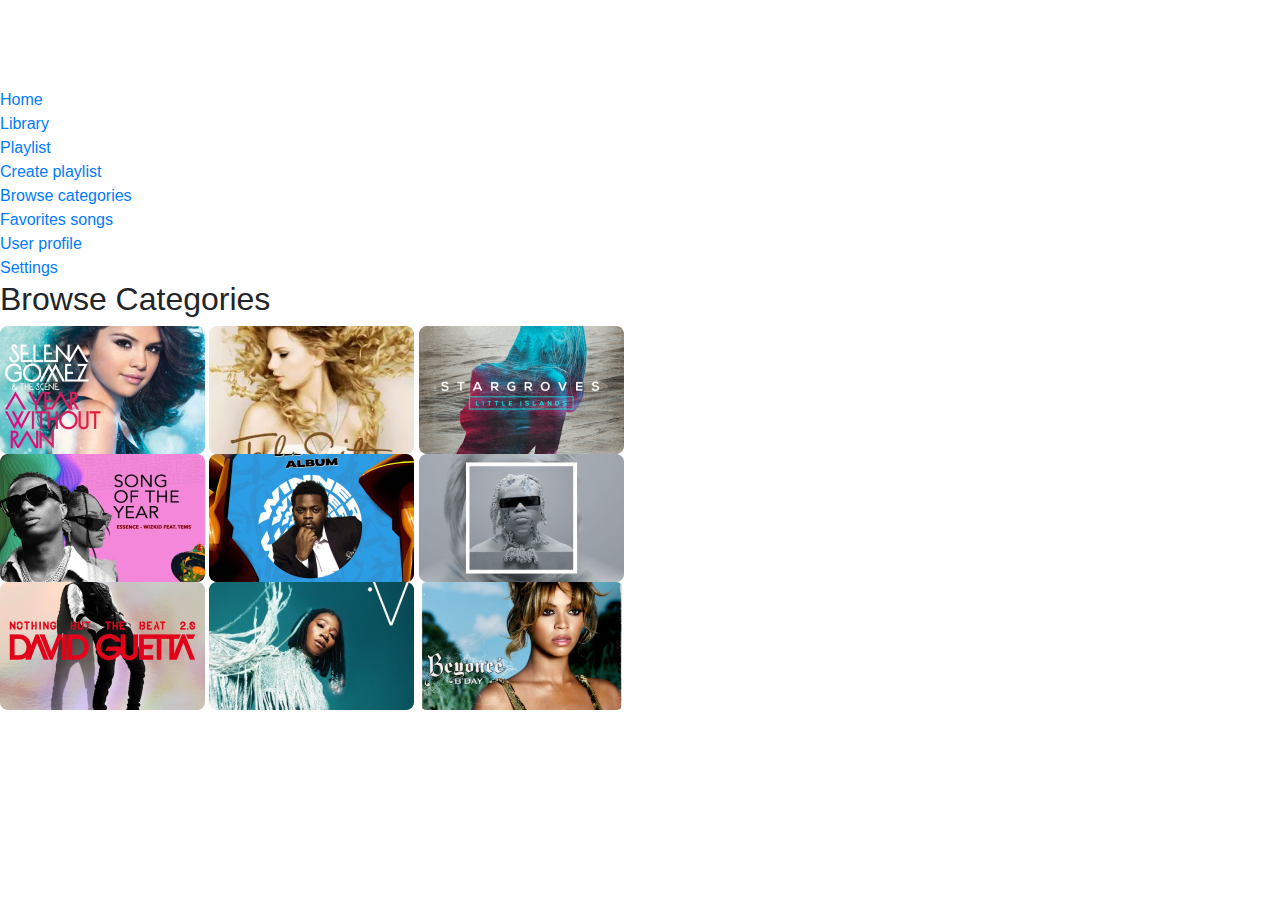
==== Album.html @ 468261c6 "first commit" ====
<!DOCTYPE html>
<html lang="en">
<head>
    <meta charset="UTF-8">
    <meta name="viewport" content="width=device-width, initial-scale=1.0">
    <link rel="icon" href="logo1.png">
    <title>Muzira</title>
    <link href="https://stackpath.bootstrapcdn.com/bootstrap/4.5.2/css/bootstrap.min.css" rel="stylesheet">
    <link href="https://fonts.googleapis.com/css2?family=Rubik+Mono+One&family=Rubik:ital,wght@0,300..900;1,300..900&display=swap" rel="stylesheet">
    <link rel="stylesheet" href="Style.css">
    <link rel="stylesheet" type="text/css" href="https://cdnjs.cloudflare.com/ajax/libs/font-awesome/6.6.0/css/all.min.css">
</head>
<body>
    <main class="sidebar">
        <header class="udy2">
            <img src="img/i (1) 2.png" class="hello">
            <li><a href="#">Home</a></li>
            <li><a href="#">Library</a></li>
            <li><a href="#">Playlist</a></li>
            <li><a href="#">Create playlist</a></li>
            <li><a href="#">Browse categories</a></li>
            <li><a href="#">Favorites songs</a></li>
            <li><a href="#">User profile</a></li>
            <li><a href="#">Settings</a></li>
        </header>
    </main>
    
    <main class="music-container">
        <section id="Browse Categories">
            <h2>Browse Categories</h2>
            <div class="music-container">
                <img src="img/image 5.png" class="ri1">
                <img src="img/image 6.png" class="ri2">
                <img src="img/image 9.png" class="rig3">
                <!-- Top picks music items will be inserted here -->
            </div>
        </section>

        <section>
            <div class="music-container">
                <img src="img/image 7.png" class="ri-1">
                <img src="img/image 8.png" class="rig-2">
                <img src="img/Rectangle 158.png" class="rig-3">
                <!-- Recently played music items will be inserted here -->
            </div>
        </section>

        <section>
            <div class="music-container">
                <img src="img/Rectangle 158-1.png" class="ri_1">
                <img src="img/Rectangle 158-2.png" class="ri_2">
                <img src="img/Rectangle 158-3.png" class="ri_3">
                <!-- New releases music items will be inserted here -->
                <section>
            </div>
        </section>
    </main>

    <script src="script.js"></script>
</body>
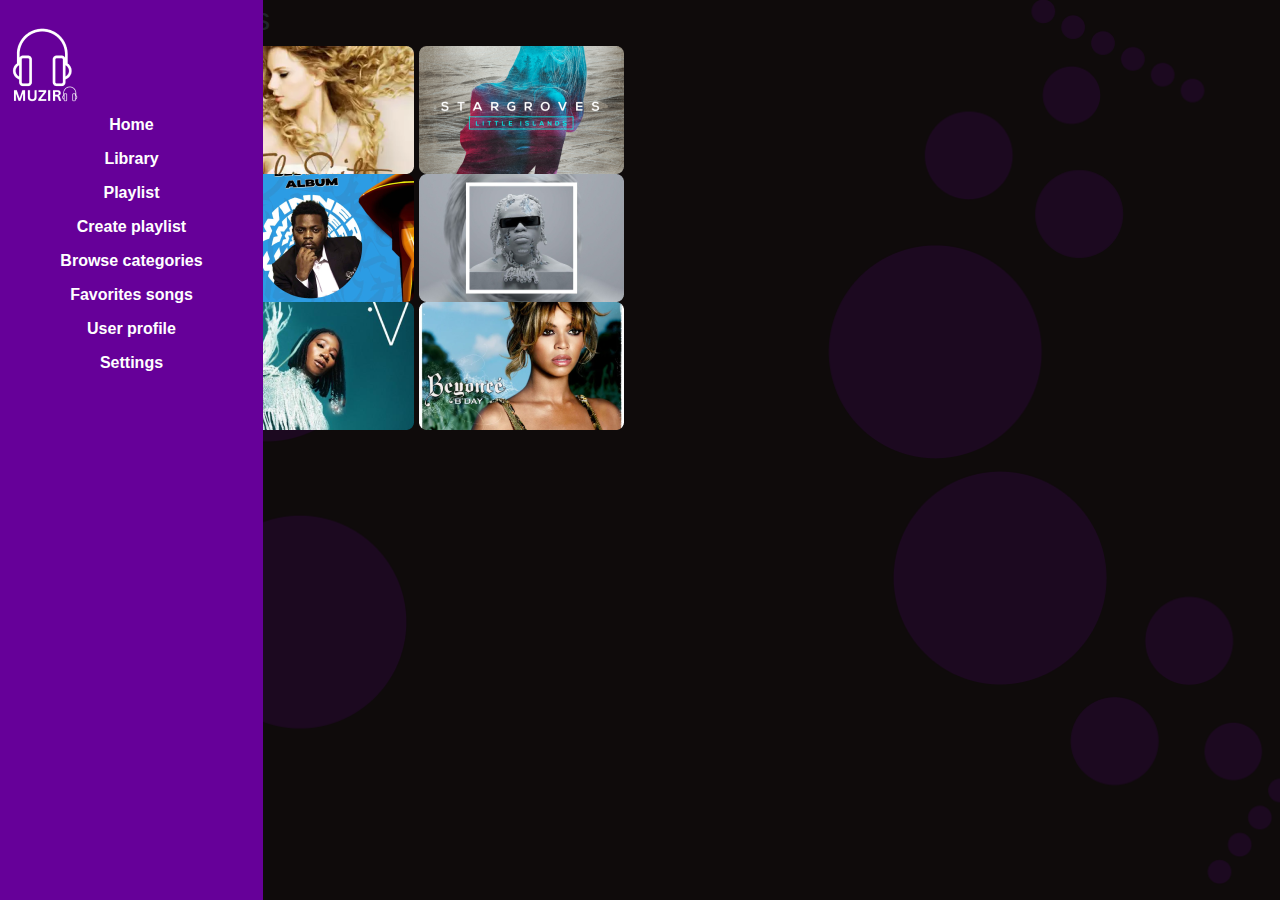
==== commit b5722c64: "Update Album.html" ====
--- a/Album.html
+++ b/Album.html
@@ -7,7 +7,7 @@
     <title>Muzira</title>
     <link href="https://stackpath.bootstrapcdn.com/bootstrap/4.5.2/css/bootstrap.min.css" rel="stylesheet">
     <link href="https://fonts.googleapis.com/css2?family=Rubik+Mono+One&family=Rubik:ital,wght@0,300..900;1,300..900&display=swap" rel="stylesheet">
-    <link rel="stylesheet" href="Style.css">
+    <link rel="stylesheet" href="style.css">
     <link rel="stylesheet" type="text/css" href="https://cdnjs.cloudflare.com/ajax/libs/font-awesome/6.6.0/css/all.min.css">
 </head>
 <body>
@@ -57,4 +57,4 @@
     </main>
 
     <script src="script.js"></script>
-</body>+</body>
--- a/style.css
+++ b/style.css
@@ -0,0 +1,223 @@
+*{
+    margin: 0;
+    padding: 0;
+    font-family: "rubik" sans-serif;
+}
+
+body{
+    background-image: url(img/background.png);
+    background-repeat: no-repeat;
+    background-position: center;
+    background-attachment: fixed;
+    background-size: cover;
+}
+
+.logo1{
+    size: 10px;
+}
+
+.main{
+    position: relative;
+    width: 100%;
+    height: 100vh;
+}
+
+nav{
+    display: flex;
+    width: 84%;
+    margin: auto;
+    padding: 20px 0;
+    align-items: center;
+    justify-content: space-between;
+}
+
+nav ul li{
+    display: inline-block;
+    list-style: none;
+    margin: 10px 20px;
+}
+
+nav ul li a{
+    text-decoration: none;
+    color: #fff;
+    font-weight: bold;
+}
+
+nav ul li a:hover{
+    color: #660099;
+}
+
+.Home{
+    margin-left: 8%;
+    margin-top: 5%;
+}
+
+.Home h1{
+    font-size: 65px;
+    color: #fff;
+    margin-bottom: 20px;
+}
+
+.Home p{
+    color: #fff;
+    line-height: 30px;
+}
+
+.Home a{
+    background: #660099;
+    padding: 24px, 48px, 24px, 48px;
+    text-decoration: none;
+    font-weight: bold;
+    color: #fff;
+    display: inline-block;
+    margin: 30px 0;
+    border-radius: 5px;
+}
+.hero-image{
+    width: 25%;
+    height: 70%;
+    position: absolute;
+    bottom: 0;
+    right: 100px;
+    margin-top: 20%;
+}
+
+.hero-image img{
+    height: 30%;
+    width: 50%;
+    position: relative;
+    left: 50%;
+    bottom: 0;
+    transform: translate(-100%);
+    transition: bottom 1s, left 1s, right 1s;
+}
+
+ .udy{
+    display: flex;
+    justify-content: center;
+    align-items: center;
+    width: 100%;
+    height: 100%;
+    flex-direction: column;
+    margin-top: 150px;
+    margin-bottom: 1 0px;
+  }
+
+  .udy1{
+    display: flex;
+    justify-content: center;
+    align-items: center;
+    width: 100%;
+    height: 100%;
+    flex-direction: column;
+    margin-top: 150px;
+    margin-bottom: 1 0px;
+  }
+  
+  .form-container {
+    background-color: white;
+    padding: 20px;
+    border-radius: 10px;
+    box-shadow: 0 0 10px rgba(0, 0, 0, 0.1);
+    max-width: 500px;
+    width: 100%;
+  }
+  
+  form {
+    display: flex;
+    flex-direction: column;
+  }
+  
+  form label {
+    margin: 10px 0 5px;
+  }
+  
+  form input {
+    padding: 10px;
+    margin-bottom: 15px;
+    border: 1px solid #ccc;
+    border-radius: 5px;
+  }
+  
+  button {
+    padding: 10px;
+    background-color: #392f4d;
+    color: white;
+    border: none;
+    border-radius: 5px;
+    cursor: pointer;
+  }
+
+  .side bar{
+    display: inline-block;
+    width: 100%;
+    height: fit-content;
+    margin: auto;
+    padding: 100px;
+    align-items: center;
+    justify-content: first baseline;
+  }
+
+  .sidebar{
+    width: 263px;
+    background-color: #660099;
+    color: white;
+    height: 905px;
+    position: fixed;
+    display: flex;
+    flex-direction: column;
+    align-items: center;
+    padding-top: 20px;
+}
+
+.udy2 {
+    font-size: 24px;
+    font-weight: bold;
+    margin-bottom: 20px;
+}
+
+.udy2 {
+    list-style-type: none;
+    padding: 0;
+    width: 100%;
+}
+
+.udy2 li {
+    width: 100%;
+    font-size: medium;
+}
+
+.udy2 a {
+    text-decoration: none;
+    color: white;
+    display: block;
+    padding: 5px;
+    width: 100%;
+    text-align: center;
+}
+
+.udy2 a:hover {
+    color: black;
+}
+
+.container{
+    border: 2px solid #660099;
+    display: flex;
+    flex-direction: column;
+    justify-content: center;
+    align-items: normal;
+    position: relative;
+}
+
+.image-box {
+    border: 1px solid #ddd;
+    padding: 5px;
+    margin: 5px;
+    text-align: center;
+    position: relative;
+}
+
+.image-box img {
+    max-width: 100%;
+    height: auto;
+}
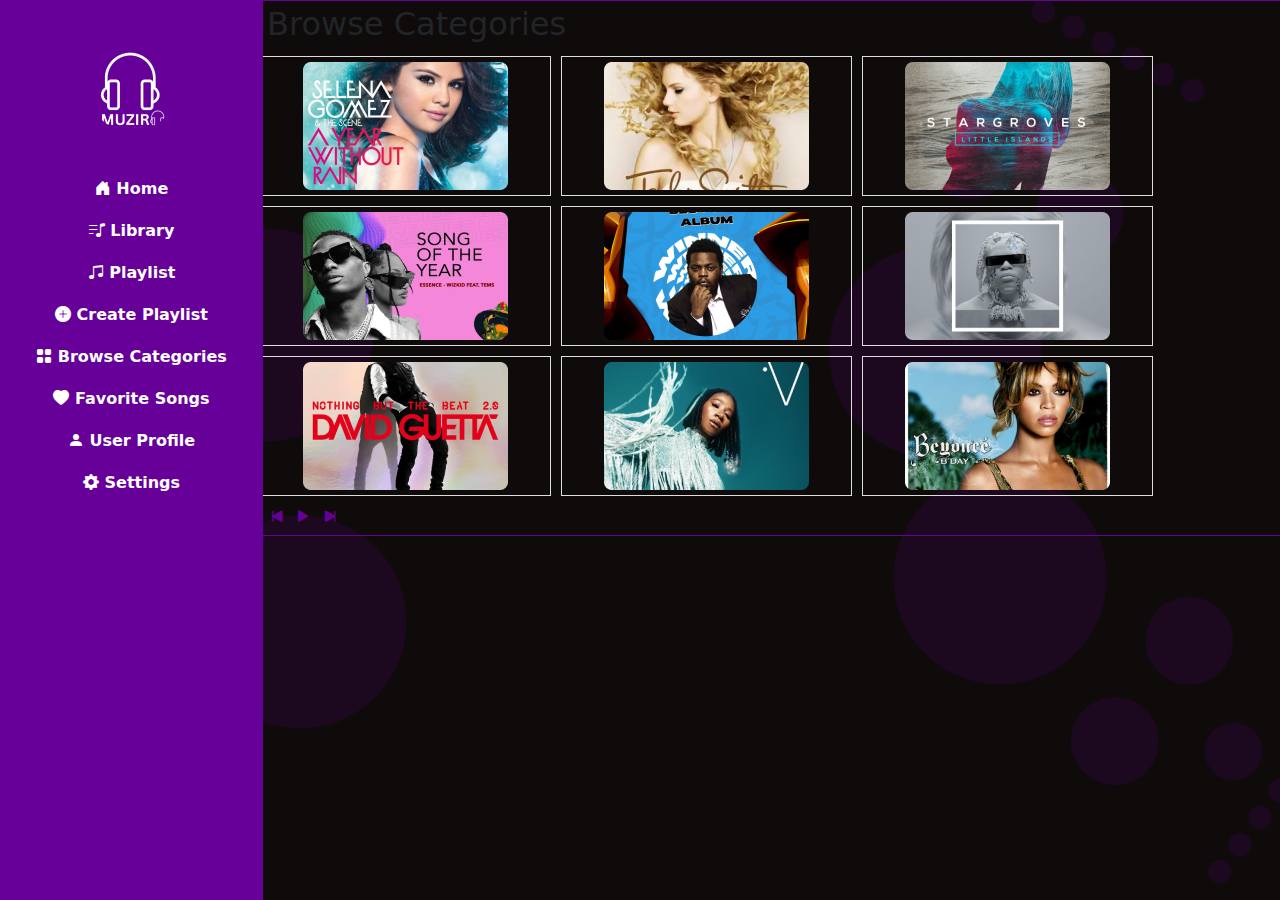
==== commit 7575e9fc: "Update Album.html" ====
--- a/Album.html
+++ b/Album.html
@@ -6,55 +6,110 @@
     <link rel="icon" href="logo1.png">
     <title>Muzira</title>
     <link href="https://stackpath.bootstrapcdn.com/bootstrap/4.5.2/css/bootstrap.min.css" rel="stylesheet">
+    <link href="https://cdn.jsdelivr.net/npm/bootstrap@5.3.0/dist/css/bootstrap.min.css" rel="stylesheet">
+    <link href="https://cdn.jsdelivr.net/npm/bootstrap-icons/font/bootstrap-icons.css" rel="stylesheet">
     <link href="https://fonts.googleapis.com/css2?family=Rubik+Mono+One&family=Rubik:ital,wght@0,300..900;1,300..900&display=swap" rel="stylesheet">
     <link rel="stylesheet" href="style.css">
     <link rel="stylesheet" type="text/css" href="https://cdnjs.cloudflare.com/ajax/libs/font-awesome/6.6.0/css/all.min.css">
 </head>
+<main class="sidebar">
+    <header class="udy2">
+        <div class="text-center py-4">
+            <img src="img/i (1) 2.png" class="hello img-fluid rounded-circle mb-3" alt="Profile Picture">
+        </div>
+        <ul class="nav flex-column text-center">
+            <li class="nav-item mb-2">
+                <a href="#" class="nav-link text-white">
+                    <i class="bi bi-house-door-fill"></i> Home
+                </a>
+            </li>
+            <li class="nav-item mb-2">
+                <a href="#" class="nav-link text-white">
+                    <i class="bi bi-music-note-list"></i> Library
+                </a>
+            </li>
+            <li class="nav-item mb-2">
+                <a href="#" class="nav-link text-white">
+                    <i class="bi bi-music-note-beamed"></i> Playlist
+                </a>
+            </li>
+            <li class="nav-item mb-2">
+                <a href="#" class="nav-link text-white">
+                    <i class="bi bi-plus-circle-fill"></i> Create Playlist
+                </a>
+            </li>
+            <li class="nav-item mb-2">
+                <a href="#" class="nav-link text-white">
+                    <i class="bi bi-grid-fill"></i> Browse Categories
+                </a>
+            </li>
+            <li class="nav-item mb-2">
+                <a href="#" class="nav-link text-white">
+                    <i class="bi bi-heart-fill"></i> Favorite Songs
+                </a>
+            </li>
+            <li class="nav-item mb-2">
+                <a href="#" class="nav-link text-white">
+                    <i class="bi bi-person-fill"></i> User Profile
+                </a>
+            </li>
+            <li class="nav-item mb-2">
+                <a href="#" class="nav-link text-white">
+                    <i class="bi bi-gear-fill"></i> Settings
+                </a>
+            </li>
+        </ul>
+    </header>
+</main>
 <body>
-    <main class="sidebar">
-        <header class="udy2">
-            <img src="img/i (1) 2.png" class="hello">
-            <li><a href="#">Home</a></li>
-            <li><a href="#">Library</a></li>
-            <li><a href="#">Playlist</a></li>
-            <li><a href="#">Create playlist</a></li>
-            <li><a href="#">Browse categories</a></li>
-            <li><a href="#">Favorites songs</a></li>
-            <li><a href="#">User profile</a></li>
-            <li><a href="#">Settings</a></li>
-        </header>
-    </main>
-    
-    <main class="music-container">
+    <main class="container">
         <section id="Browse Categories">
             <h2>Browse Categories</h2>
-            <div class="music-container">
-                <img src="img/image 5.png" class="ri1">
-                <img src="img/image 6.png" class="ri2">
-                <img src="img/image 9.png" class="rig3">
-                <!-- Top picks music items will be inserted here -->
-            </div>
+            <div class="containe">
+                <div class="row">
+                  <div class="col-md-3 col-sm-6 col-12 image-box">
+                    <img src="img/image 5.png" class="ri1">
+                  </div>
+                  <div class="col-md-3 col-sm-6 col-12 image-box">
+                    <img src="img/image 6.png" class="ri2">
+                  </div>
+                  <div class="col-md-3 col-sm-6 col-12 image-box">
+                    <img src="img/image 9.png" class="ri3">
+                  </div>
+                </div>
+              
+                <div class="row">
+                  <div class="col-md-3 col-sm-6 col-12 image-box">
+                    <img src="img/image 7.png" class="ri-1">
+                  </div>
+                  <div class="col-md-3 col-sm-6 col-12 image-box">
+                    <img src="img/image 8.png" class="ri-2">
+                  </div>
+                  <div class="col-md-3 col-sm-6 col-12 image-box">
+                    <img src="img/Rectangle 158.png" class="ri-3">
+                  </div>
+                </div>
+              
+                <div class="row">
+                  <div class="col-md-3 col-sm-6 col-12 image-box">
+                    <img src="img/Rectangle 158-1.png" class="ri_1">
+                  </div>
+                  <div class="col-md-3 col-sm-6 col-12 image-box">
+                    <img src="img/Rectangle 158-2.png" class="ri_2">
+                  </div>
+                  <div class="col-md-3 col-sm-6 col-12 image-box">
+                    <img src="img/Rectangle 158-3.png" class="ri_3">
+                  </div>
+                </div>
+                <div class="icon">
+                    <i class="bi bi-skip-start-fill"></i>
+                    <i class="bi bi-play-fill"></i>
+                    <i class="bi bi-skip-end-fill"></i>
+                </div>
+              </div>
         </section>
-
-        <section>
-            <div class="music-container">
-                <img src="img/image 7.png" class="ri-1">
-                <img src="img/image 8.png" class="rig-2">
-                <img src="img/Rectangle 158.png" class="rig-3">
-                <!-- Recently played music items will be inserted here -->
-            </div>
-        </section>
-
-        <section>
-            <div class="music-container">
-                <img src="img/Rectangle 158-1.png" class="ri_1">
-                <img src="img/Rectangle 158-2.png" class="ri_2">
-                <img src="img/Rectangle 158-3.png" class="ri_3">
-                <!-- New releases music items will be inserted here -->
-                <section>
-            </div>
-        </section>
-    </main>
-
-    <script src="script.js"></script>
-</body>
+    </main>     
+      <script src="https://code.jquery.com/jquery-3.5.1.slim.min.js"></script>
+      <script src="https://cdn.jsdelivr.net/npm/@popperjs/core@2.9.2/dist/umd/popper.min.js"></script>
+      <script src="https://maxcdn.bootstrapcdn.com/bootstrap/4.5.2/js/bootstrap.min.js"></script>
+</body>  
--- a/style.css
+++ b/style.css
@@ -168,6 +168,10 @@
     flex-direction: column;
     align-items: center;
     padding-top: 20px;
+    overflow: hidden;
+    z-index: 1;
+    left: 0;
+    top: 0;
 }
 
 .udy2 {
@@ -201,12 +205,16 @@
 }
 
 .container{
-    border: 2px solid #660099;
-    display: flex;
+    border: 1px solid #660099;
+    box-sizing: content-box;
+    display: inline-block;
     flex-direction: column;
     justify-content: center;
     align-items: normal;
     position: relative;
+    margin-left: 20%;
+    padding: 4px 10px;
+    cursor: pointer;
 }
 
 .image-box {
@@ -221,3 +229,14 @@
     max-width: 100%;
     height: auto;
 }
+
+.container .icon{
+    font-size: 20px;
+    color: #660099;
+    margin: opc 20px 0px 40px;
+}
+
+.container .icon.bi{
+    cursor: pointer;
+    outline: none;
+}
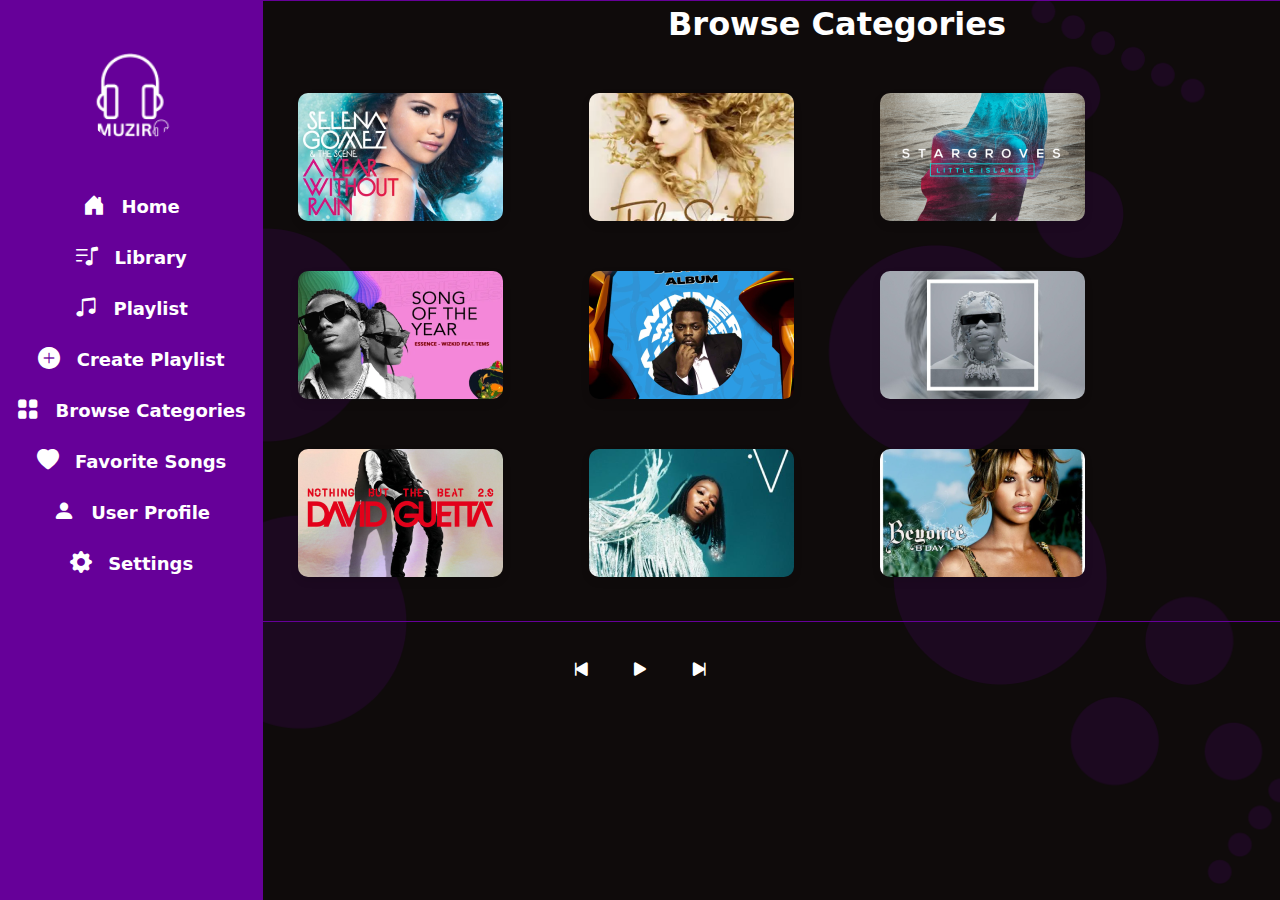
==== commit f66e51c2: "Update Album.html" ====
--- a/Album.html
+++ b/Album.html
@@ -101,15 +101,17 @@
                     <img src="img/Rectangle 158-3.png" class="ri_3">
                   </div>
                 </div>
-                <div class="icon">
-                    <i class="bi bi-skip-start-fill"></i>
-                    <i class="bi bi-play-fill"></i>
-                    <i class="bi bi-skip-end-fill"></i>
-                </div>
               </div>
         </section>
-    </main>     
-      <script src="https://code.jquery.com/jquery-3.5.1.slim.min.js"></script>
-      <script src="https://cdn.jsdelivr.net/npm/@popperjs/core@2.9.2/dist/umd/popper.min.js"></script>
-      <script src="https://maxcdn.bootstrapcdn.com/bootstrap/4.5.2/js/bootstrap.min.js"></script>
+    </main>
+    <div class="icon-wrapper">
+        <div class="icon">
+            <i class="bi bi-skip-start-fill"></i>
+            <i class="bi bi-play-fill"></i>
+            <i class="bi bi-skip-end-fill"></i>
+        </div>
+    </div>     
+    <script src="https://code.jquery.com/jquery-3.5.1.slim.min.js"></script>
+    <script src="https://cdn.jsdelivr.net/npm/@popperjs/core@2.9.2/dist/umd/popper.min.js"></script>
+    <script src="https://maxcdn.bootstrapcdn.com/bootstrap/4.5.2/js/bootstrap.min.js"></script>
 </body>  
--- a/style.css
+++ b/style.css
@@ -92,7 +92,7 @@
     transition: bottom 1s, left 1s, right 1s;
 }
 
- .udy{
+.udy{
     display: flex;
     justify-content: center;
     align-items: center;
@@ -101,9 +101,9 @@
     flex-direction: column;
     margin-top: 150px;
     margin-bottom: 1 0px;
-  }
-
-  .udy1{
+}
+
+.udy1{
     display: flex;
     justify-content: center;
     align-items: center;
@@ -112,34 +112,34 @@
     flex-direction: column;
     margin-top: 150px;
     margin-bottom: 1 0px;
-  }
-  
-  .form-container {
+}
+  
+.form-container {
     background-color: white;
     padding: 20px;
     border-radius: 10px;
     box-shadow: 0 0 10px rgba(0, 0, 0, 0.1);
     max-width: 500px;
     width: 100%;
-  }
-  
-  form {
-    display: flex;
-    flex-direction: column;
-  }
-  
-  form label {
+}
+  
+form {
+    display: flex;
+    flex-direction: column;
+}
+  
+form label {
     margin: 10px 0 5px;
   }
   
-  form input {
+form input {
     padding: 10px;
     margin-bottom: 15px;
     border: 1px solid #ccc;
     border-radius: 5px;
   }
   
-  button {
+button {
     padding: 10px;
     background-color: #392f4d;
     color: white;
@@ -148,17 +148,7 @@
     cursor: pointer;
   }
 
-  .side bar{
-    display: inline-block;
-    width: 100%;
-    height: fit-content;
-    margin: auto;
-    padding: 100px;
-    align-items: center;
-    justify-content: first baseline;
-  }
-
-  .sidebar{
+.sidebar {
     width: 263px;
     background-color: #660099;
     color: white;
@@ -166,7 +156,7 @@
     position: fixed;
     display: flex;
     flex-direction: column;
-    align-items: center;
+    align-items: baseline;
     padding-top: 20px;
     overflow: hidden;
     z-index: 1;
@@ -174,6 +164,25 @@
     top: 0;
 }
 
+.hello {
+    width: 100px;
+    height: 100px;
+    border-radius: 50%;
+}
+
+.nav-link {
+    display: flex;
+    align-items: center;
+    justify-content: center;
+    font-size: 18px;
+}
+
+.nav-link i {
+    margin-right: 10px;
+    font-size: 22px;
+}
+
+
 .udy2 {
     font-size: 24px;
     font-weight: bold;
@@ -204,7 +213,7 @@
     color: black;
 }
 
-.container{
+.container {
     border: 1px solid #660099;
     box-sizing: content-box;
     display: inline-block;
@@ -218,25 +227,138 @@
 }
 
 .image-box {
-    border: 1px solid #ddd;
-    padding: 5px;
-    margin: 5px;
-    text-align: center;
-    position: relative;
+    padding: 10px;
+    text-align: center;
+    margin-bottom: 15px;
+    transition: transform 0.3s ease;
 }
 
 .image-box img {
     max-width: 100%;
-    height: auto;
-}
-
-.container .icon{
-    font-size: 20px;
-    color: #660099;
-    margin: opc 20px 0px 40px;
-}
-
-.container .icon.bi{
-    cursor: pointer;
-    outline: none;
-}
+    border-radius: 10px;
+    box-shadow: 0 4px 6px rgba(0, 0, 0, 0.1); /* Adds a shadow to the images */
+    transition: box-shadow 0.3s ease, transform 0.3s ease;
+}
+
+.image-box img:hover {
+    box-shadow: 0 6px 12px rgba(0, 0, 0, 0.2); /* Increases shadow on hover */
+    transform: scale(1.05); /* Slightly zooms in on hover */
+}
+
+.icon {
+    text-align: center;
+    margin-top: 20px;
+}
+
+.icon i {
+    font-size: 24px;
+    margin: 0 15px;
+    color: #333;
+    cursor: pointer;
+    transition: color 0.3s ease, transform 0.3s ease;
+}
+
+.icon i:hover {
+    color: #007bff; /* Change color on hover */
+    transform: scale(1.2); /* Slightly enlarge on hover */
+}
+
+.music-container {
+    border: 1px solid #660099;
+    box-sizing: content-box;
+    display: inline-block;
+    flex-direction: column;
+    justify-content: center;
+    align-items: normal;
+    position: relative;
+    margin-left: 20%;
+    padding: 4px 10px;
+    cursor: pointer;
+}
+
+#recently-played-artist h2 {
+    text-align: center;
+    margin-bottom: 20px;
+    font-size: 24px;
+    color: #333;
+    font-family: 'Arial', sans-serif;
+    letter-spacing: 2px; /* Spacing between letters */
+}
+
+.image-box1 {
+    padding: 10px;
+    text-align: center;
+    transition: transform 0.3s ease;
+}
+
+.image-box1:hover {
+    transform: translateY(-10px); /* Lifts the image box slightly on hover */
+}
+
+.image-box1 img {
+    max-width: 100%;
+    border-radius: 10px;
+    box-shadow: 0 4px 6px rgba(0, 0, 0, 0.1); /* Adds a shadow to the images */
+    transition: box-shadow 0.3s ease, transform 0.3s ease;
+}
+
+.image-box1 img:hover {
+    box-shadow: 0 6px 12px rgba(0, 0, 0, 0.2); /* Increases shadow on hover */
+    transform: scale(1.05); /* Slightly zooms in on hover */
+}
+
+.music-container2{
+    border: 1px solid #660099;
+    box-sizing: content-box;
+    display: inline-block;
+    flex-direction: column;
+    justify-content: center;
+    align-items: normal;
+    position: relative;
+    margin-left: 20%;
+    padding: 40px;
+    cursor: pointer;
+}
+
+h2 {
+    font-size: 2rem;
+    font-weight: bold;
+    color: #fff; /* Dark grey text color */
+    text-align: center;
+    margin-bottom: 40px; 
+}
+
+.image-box {
+    text-align: center;
+    margin-bottom: 30px;
+    transition: transform 0.3s ease, box-shadow 0.3s ease;
+}
+
+.image-box img {
+    max-width: 100%;
+    border-radius: 10px;
+    box-shadow: 0 4px 8px rgba(0, 0, 0, 0.1); /* Subtle shadow */
+    transition: transform 0.3s ease, box-shadow 0.3s ease;
+}
+
+.image-box:hover img {
+    transform: scale(1.05); /* Slight zoom on hover */
+    box-shadow: 0 8px 16px rgba(0, 0, 0, 0.2); /* Deeper shadow on hover */
+}
+
+.icon {
+    margin-top: 30px;
+}
+
+.icon i {
+    font-size: 24px;
+    color: #fff; /* Bootstrap primary color */
+    margin: 0 15px;
+    transition: color 0.3s ease, transform 0.3s ease;
+    cursor: pointer;
+}
+
+.icon i:hover {
+    color: #333; /* Darker shade of primary color on hover */
+    transform: scale(1.2); /* Slightly enlarge icon on hover */
+}
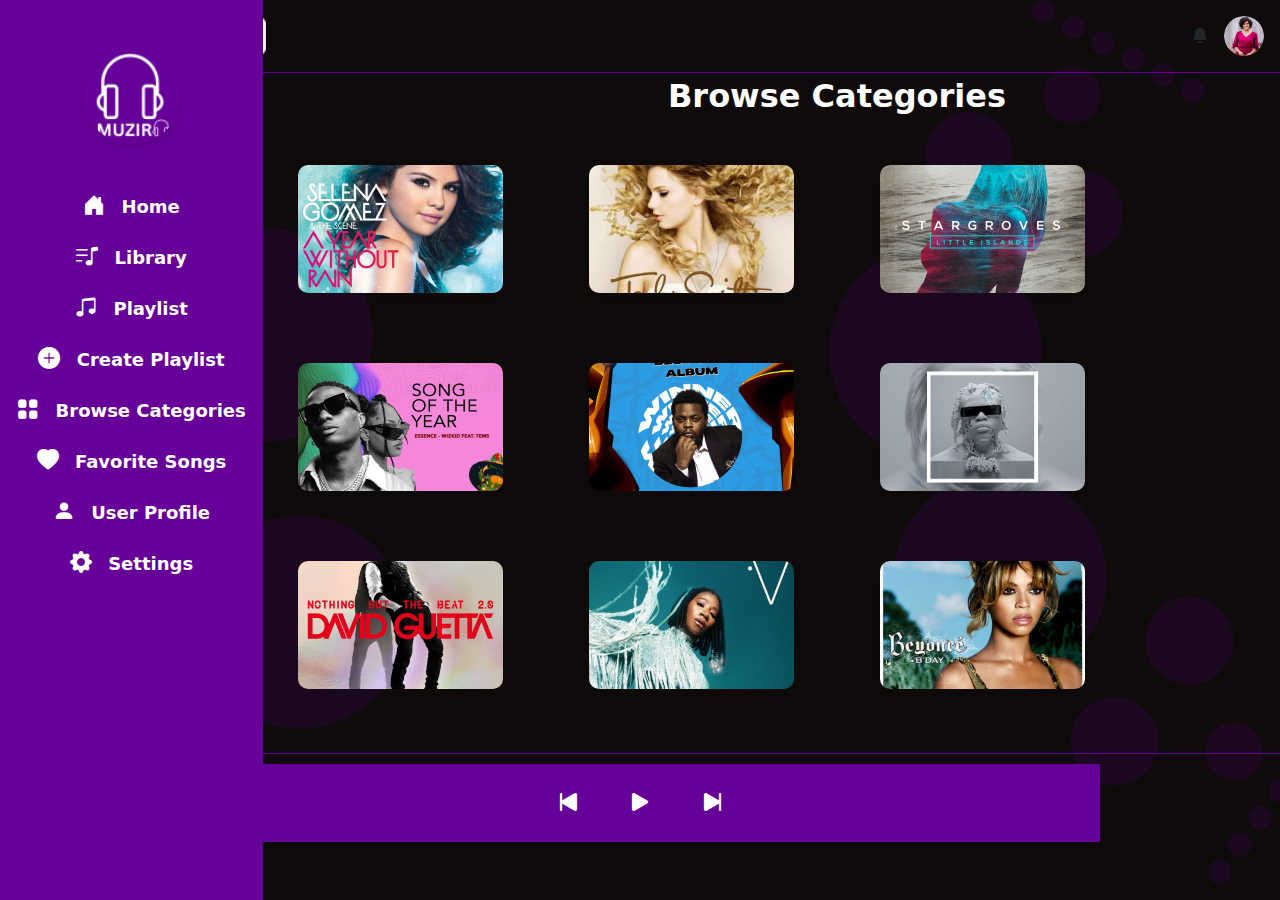
==== commit 4df8745e: "Update Album.html" ====
--- a/Album.html
+++ b/Album.html
@@ -61,6 +61,16 @@
         </ul>
     </header>
 </main>
+<header class="header d-flex justify-content-between align-items-center p-3">
+    <div class="header-left d-flex align-items-center">
+        <i class="bi bi-search me-2"></i>
+        <input type="text" class="form-control" placeholder="Artist, Song, Lyrics and More">
+    </div>
+    <div class="header-right d-flex align-items-center">
+        <i class="bi bi-bell-fill me-3"></i>
+        <img src="img/Ellipse 47.png" alt="Profile Picture" class="rounded-circle" width="40" height="40">
+    </div>
+</header>
 <body>
     <main class="container">
         <section id="Browse Categories">
@@ -114,4 +124,4 @@
     <script src="https://code.jquery.com/jquery-3.5.1.slim.min.js"></script>
     <script src="https://cdn.jsdelivr.net/npm/@popperjs/core@2.9.2/dist/umd/popper.min.js"></script>
     <script src="https://maxcdn.bootstrapcdn.com/bootstrap/4.5.2/js/bootstrap.min.js"></script>
-</body>  
+</body>
--- a/style.css
+++ b/style.css
@@ -245,24 +245,6 @@
     transform: scale(1.05); /* Slightly zooms in on hover */
 }
 
-.icon {
-    text-align: center;
-    margin-top: 20px;
-}
-
-.icon i {
-    font-size: 24px;
-    margin: 0 15px;
-    color: #333;
-    cursor: pointer;
-    transition: color 0.3s ease, transform 0.3s ease;
-}
-
-.icon i:hover {
-    color: #007bff; /* Change color on hover */
-    transform: scale(1.2); /* Slightly enlarge on hover */
-}
-
 .music-container {
     border: 1px solid #660099;
     box-sizing: content-box;
@@ -346,19 +328,75 @@
     box-shadow: 0 8px 16px rgba(0, 0, 0, 0.2); /* Deeper shadow on hover */
 }
 
+.container5 {
+    max-width: 10000px;
+    margin: 0 auto;
+    border: 1px solid #660099;
+    box-sizing: content-box;
+    display: inline-block;
+    flex-direction: column;
+    justify-content: center;
+    align-items: normal;
+    position: relative;
+    margin-left: 20%;
+    margin-top: 5%;
+    padding: 20px;
+    cursor: pointer;
+    background-color: #392f4d;
+}
+
+/* Row spacing */
+.row {
+    margin-bottom: 20px;
+}
+
+/* Image styling */
+.img-fluid {
+    border-radius: 15px;
+    transition: transform 0.3s ease, box-shadow 0.3s ease;
+    box-shadow: 0 4px 8px rgba(0, 0, 0, 0.1);
+}
+
+/* Hover effect */
+.img-fluid:hover {
+    transform: scale(1.05);
+    box-shadow: 0 8px 16px rgba(0, 0, 0, 0.2);
+}
+
+/* Column styling */
+.col-3 {
+    padding: 10px;
+}
+
+/* Icon Container outside the image container */
+.icon-wrapper {
+    max-width: 920px; /* Matches the max-width of the image container */
+    width: 100%; /* Full-width to match the container */
+    background-color: #660099; /* Light background color for contrast */
+    padding: 15px 0; /* Vertical padding for space */
+    box-shadow: 0 4px 8px #fff(0, 0, 0, 0.1); /* Subtle shadow for depth */
+    border-radius: 1px; /* Rounded corners to match the images */
+    margin-top: 20px; /* Space between image container and icons */
+    margin: 10px auto 0 auto
+}
+
 .icon {
-    margin-top: 30px;
-}
-
+    display: flex;
+    justify-content: center;
+    align-items: center;
+}
+
+/* Icon styling */
 .icon i {
-    font-size: 24px;
-    color: #fff; /* Bootstrap primary color */
-    margin: 0 15px;
-    transition: color 0.3s ease, transform 0.3s ease;
-    cursor: pointer;
-}
-
+    font-size: 2rem; /* Increase icon size */
+    color: #fff; /* Darker color for better visibility */
+    margin: 0 20px; /* Spacing between icons */
+    transition: color 0.3s ease, transform 0.3s ease; /* Smooth transition for hover effect */
+}
+
+/* Hover effect on icons */
 .icon i:hover {
-    color: #333; /* Darker shade of primary color on hover */
-    transform: scale(1.2); /* Slightly enlarge icon on hover */
-}
+    color: #392f4d; /* Change color on hover */
+    transform: scale(1.2); /* Slightly increase size on hover */
+}
+
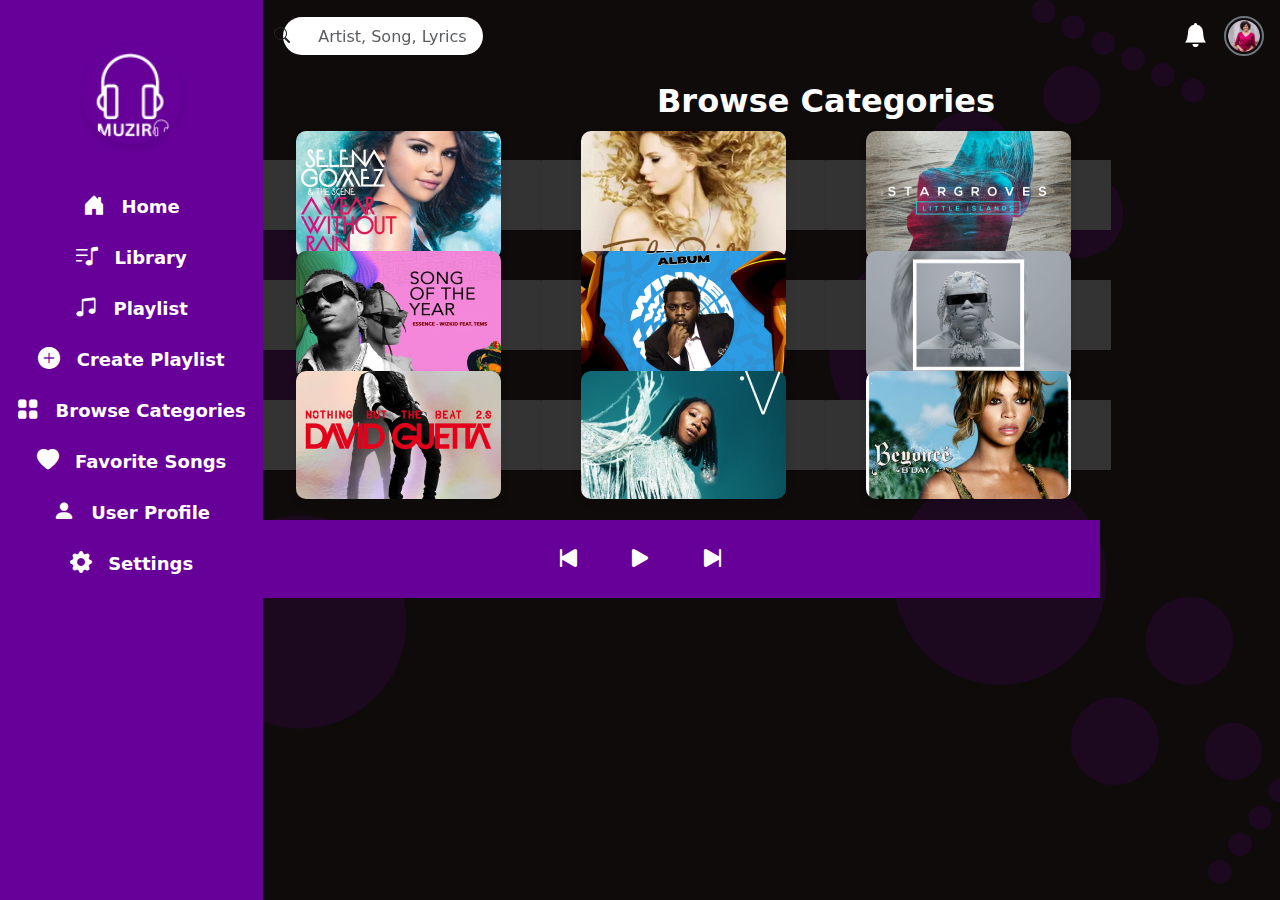
==== commit ecb1ef6b: "Update Album.html" ====
--- a/Album.html
+++ b/Album.html
@@ -19,27 +19,27 @@
         </div>
         <ul class="nav flex-column text-center">
             <li class="nav-item mb-2">
-                <a href="#" class="nav-link text-white">
+                <a href="homepage.html" class="nav-link text-white">
                     <i class="bi bi-house-door-fill"></i> Home
                 </a>
             </li>
             <li class="nav-item mb-2">
-                <a href="#" class="nav-link text-white">
+                <a href="searchpage.html" class="nav-link text-white">
                     <i class="bi bi-music-note-list"></i> Library
                 </a>
             </li>
             <li class="nav-item mb-2">
-                <a href="#" class="nav-link text-white">
+                <a href="Album.html" class="nav-link text-white">
                     <i class="bi bi-music-note-beamed"></i> Playlist
                 </a>
             </li>
             <li class="nav-item mb-2">
-                <a href="#" class="nav-link text-white">
+                <a href="playlist.html" class="nav-link text-white">
                     <i class="bi bi-plus-circle-fill"></i> Create Playlist
                 </a>
             </li>
             <li class="nav-item mb-2">
-                <a href="#" class="nav-link text-white">
+                <a href="playlist.html" class="nav-link text-white">
                     <i class="bi bi-grid-fill"></i> Browse Categories
                 </a>
             </li>
--- a/style.css
+++ b/style.css
@@ -214,35 +214,38 @@
 }
 
 .container {
-    border: 1px solid #660099;
-    box-sizing: content-box;
-    display: inline-block;
-    flex-direction: column;
-    justify-content: center;
-    align-items: normal;
-    position: relative;
+    margin-top: 10px;
     margin-left: 20%;
-    padding: 4px 10px;
-    cursor: pointer;
 }
 
 .image-box {
-    padding: 10px;
-    text-align: center;
-    margin-bottom: 15px;
-    transition: transform 0.3s ease;
+    margin-bottom: 20px; /* Adds space between rows */
+    padding: 3px;
+    background-color: #333;
+    border-radius: 1px;
+    display: flex;
+    justify-content: center;
+    align-items: center;
+    box-shadow: 0 1px 2px rgba(0, 0, 0, 0.1);
+    height: 100%;
 }
 
 .image-box img {
     max-width: 100%;
-    border-radius: 10px;
-    box-shadow: 0 4px 6px rgba(0, 0, 0, 0.1); /* Adds a shadow to the images */
-    transition: box-shadow 0.3s ease, transform 0.3s ease;
-}
-
-.image-box img:hover {
-    box-shadow: 0 6px 12px rgba(0, 0, 0, 0.2); /* Increases shadow on hover */
-    transform: scale(1.05); /* Slightly zooms in on hover */
+    height: auto;
+    border-radius: 1px;
+}
+
+@media (min-width: 768px) {
+    .image-box {
+        height: 70px; /* Set a consistent height for the boxes on medium to large screens */
+    }
+}
+
+@media (max-width: 767px) {
+    .image-box {
+        height: 100; /* Allow the height to adjust for smaller screens */
+    }
 }
 
 .music-container {
@@ -339,7 +342,7 @@
     align-items: normal;
     position: relative;
     margin-left: 20%;
-    margin-top: 5%;
+    margin-top: 2%;
     padding: 20px;
     cursor: pointer;
     background-color: #392f4d;
@@ -400,3 +403,43 @@
     transform: scale(1.2); /* Slightly increase size on hover */
 }
 
+.header {
+    padding: 15px;
+    position: relative;
+    z-index: 1000;
+    margin-left: 19%;
+}
+
+.header-left input {
+    border-radius: 20px;
+    border: 0px solid #ced4da;
+    padding-left: 35px;
+    width: 200px;
+    transition: width 0.3s ease;
+}
+
+.header-left input:focus {
+    width: 300px;
+    outline: none;
+}
+
+.header-left .bi-search {
+    position: relative;
+    left: 15px;
+}
+
+.header-right i {
+    font-size: 1.5rem;
+    color: #fff;
+    cursor: pointer;
+    transition: color 0.3s ease;
+}
+
+.header-right i:hover {
+    color: #495057;
+}
+
+.header-right img {
+    border: 2px solid #6c757d;
+    padding: 2px;
+}
